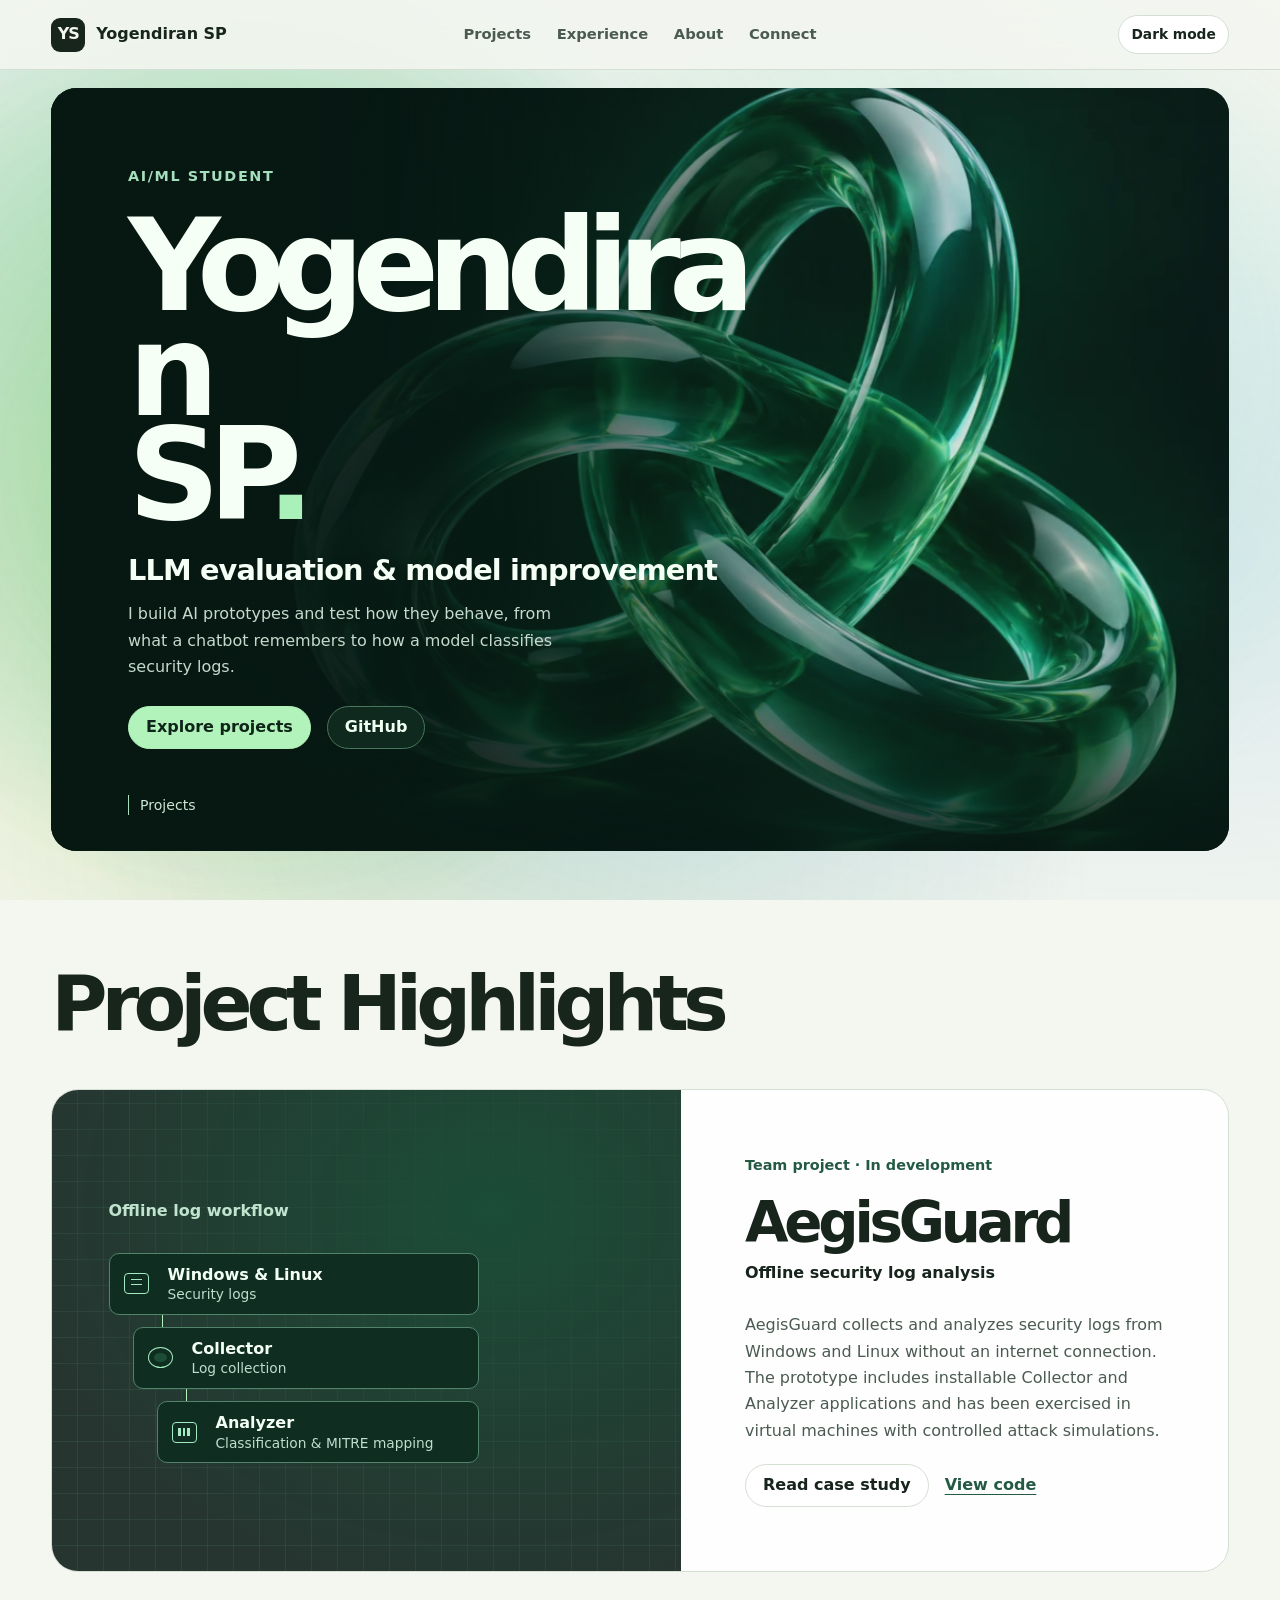
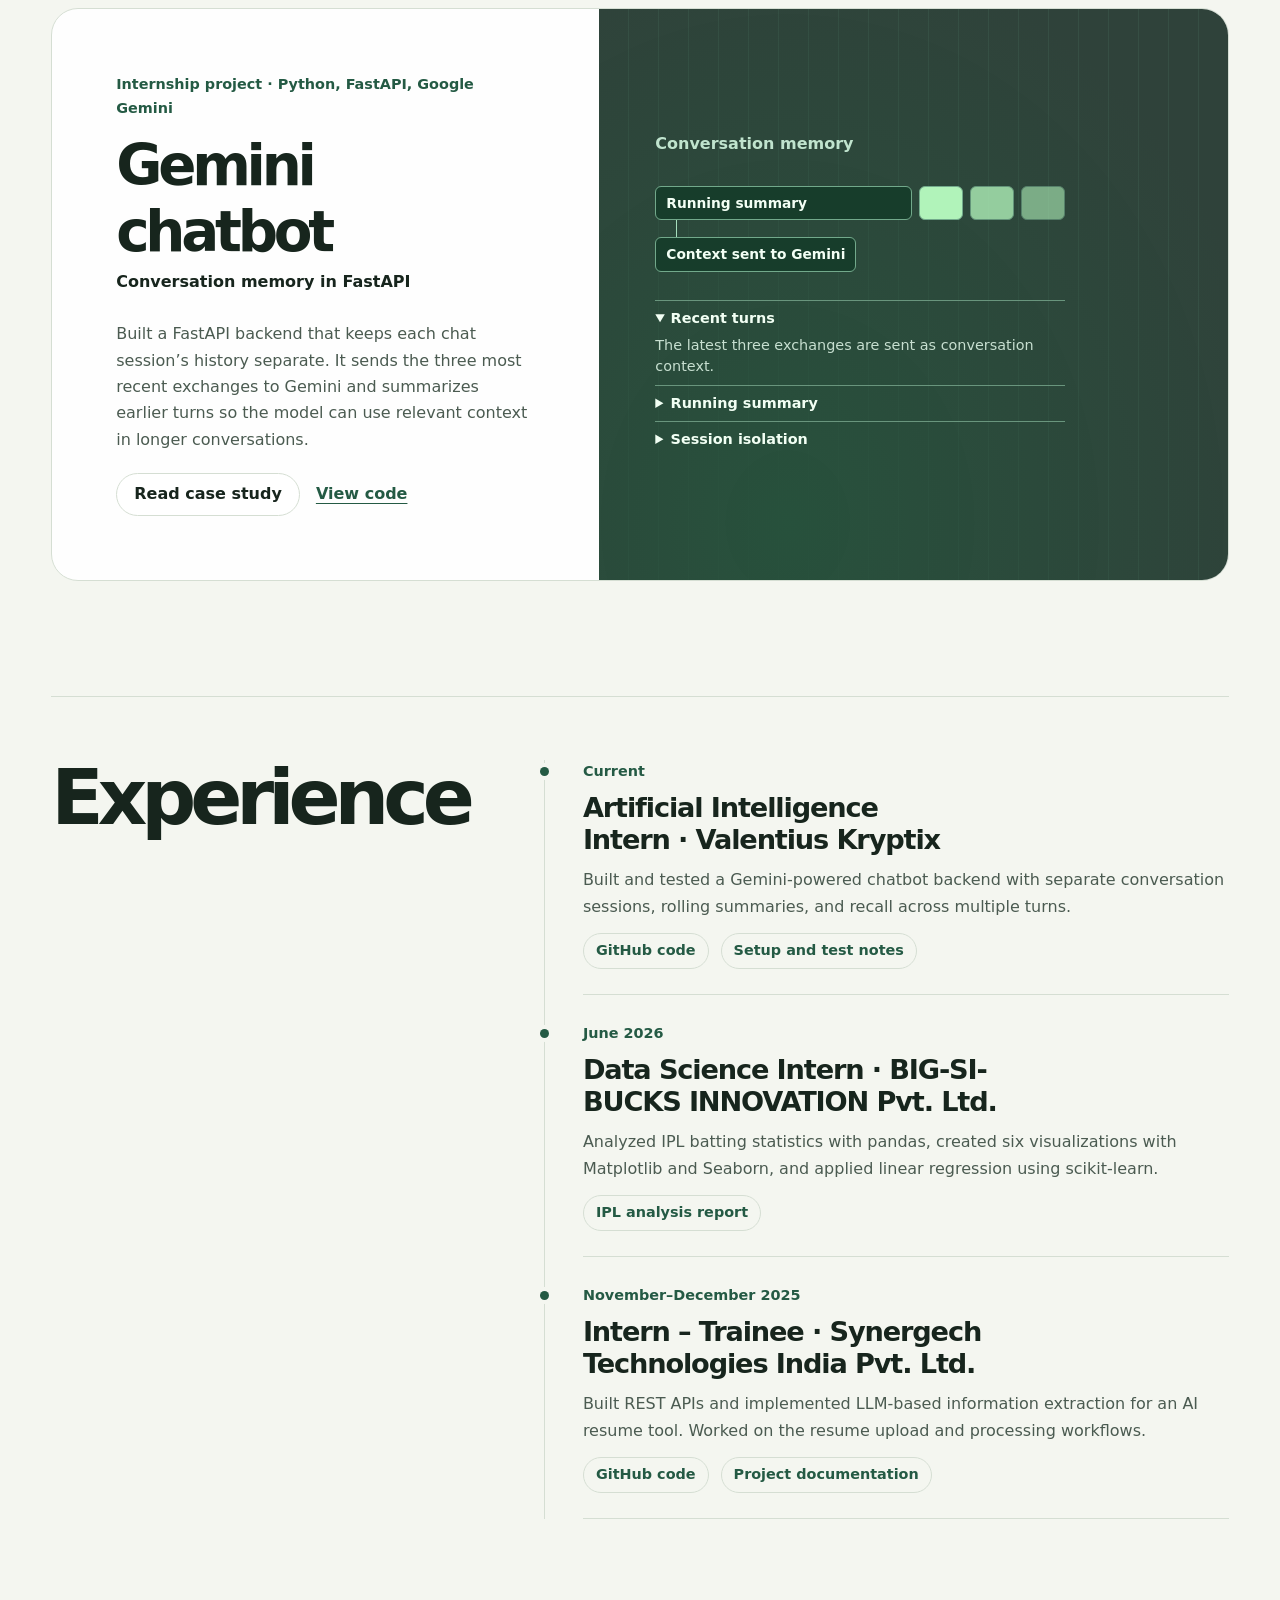
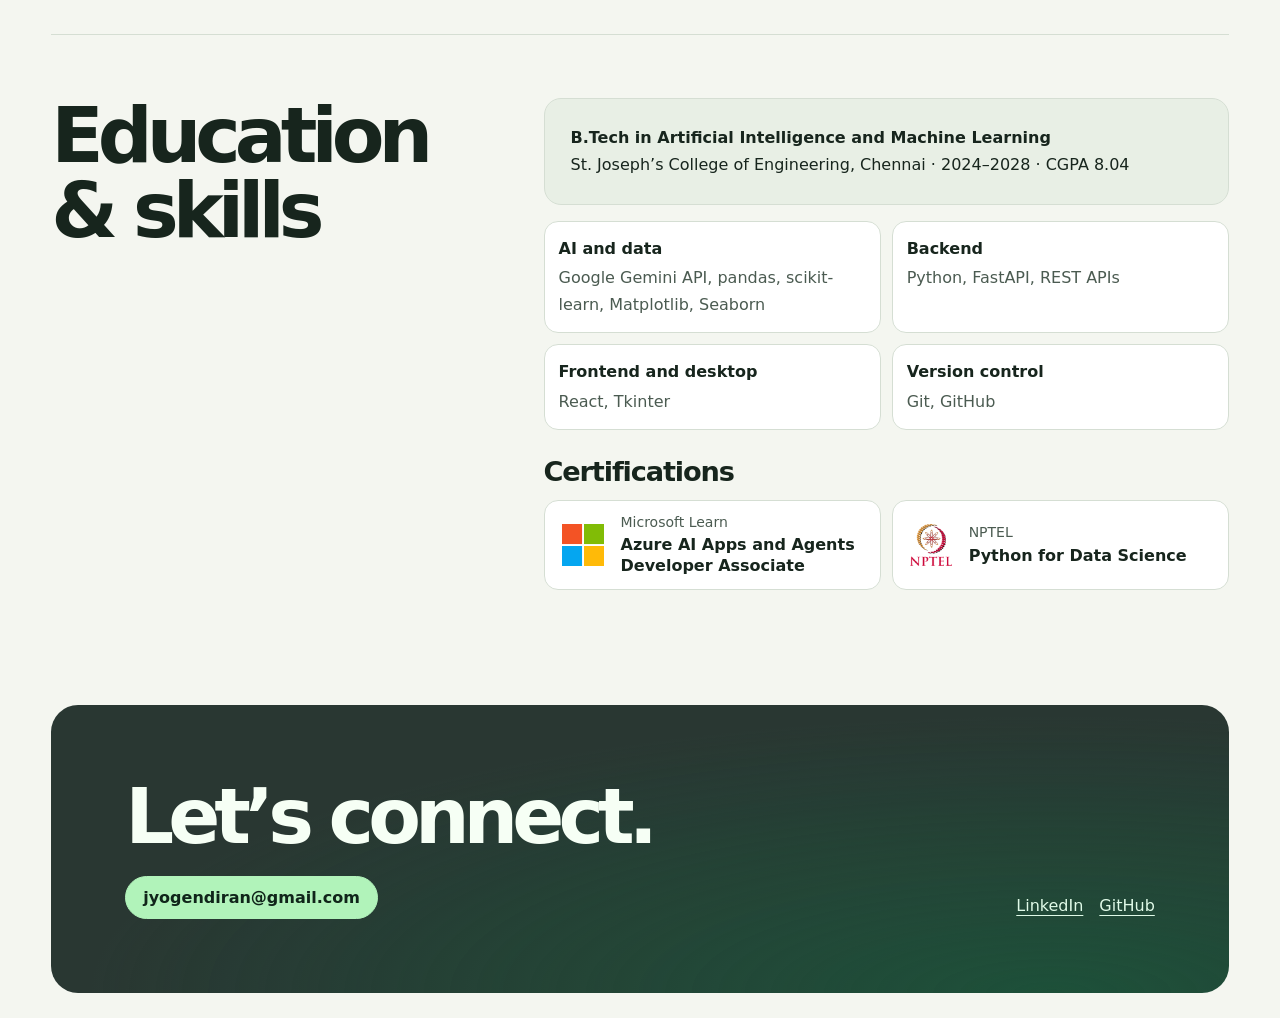
==== index.html @ 02c8f79e "Change greeting from 'Hello' to 'Goodbye'" ====
<!doctype html>
<html lang="en">
<head>
<meta charset="utf-8">
<meta name="viewport" content="width=device-width,initial-scale=1">
<meta name="description" content="Yogendiran SP’s AI and machine learning portfolio.">
<title>Yogendiran SP · AI/ML Student</title>
<link rel="stylesheet" href="./style.css">
<script src="./app.js" defer>
</script>
</head>
<body>
<div class="page-spectrum" aria-hidden="true"></div>
<a class="skip" href="#main">Skip to content</a>
<header class="site-header">
  <div class="bar">
    <a class="brand" href="#intro">
<span class="monogram" aria-hidden="true">YS</span>
<span>Yogendiran SP</span>
</a>
    <nav aria-label="Main navigation">
      <a href="#work">Projects</a>
<a href="#experience">Experience</a>
<a href="#about">About</a>
<a href="#contact">Connect</a>
    </nav>
    <button id="theme" class="pill mode-toggle" type="button" hidden>Dark mode</button>
  </div>
  <div class="scroll-track" aria-hidden="true">
<span id="scroll-progress">
</span>
</div>
</header>
<main id="main">
  <section id="intro" class="hero" aria-labelledby="hero-title">
    <div class="art" aria-hidden="true"></div>
    <div class="hero-content">
      <p class="eyebrow">AI/ML Student</p>
      <h1 id="hero-title">Yogendiran<br>SP<span>.</span>
</h1>
      <p class="role">LLM evaluation &amp; model improvement</p>
      <p class="intro">I build AI prototypes and test how they behave, from what a chatbot remembers to how a model classifies security logs.</p>
      <div class="actions">
<a class="pill primary" href="#work">Explore projects</a>
<a class="pill ghost" href="https://github.com/Yogendiran-SP">GitHub</a>
</div>
    </div>
    <a class="hero-next" href="#work">
<span aria-hidden="true">
</span>Projects</a>
  </section>
<section id="work" class="chapter work" aria-labelledby="work-title">
  <div class="chapter-heading" data-reveal>
    <h2 id="work-title">Project Highlights</h2>
  </div>
  <div class="cards">
<article class="card project" data-reveal>
  <figure class="project-scene log-scene" aria-label="AegisGuard offline log workflow">
    <figcaption>Offline log workflow</figcaption>
    <ol class="log-flow">
      <li>
<span aria-hidden="true" class="flow-icon sources">
</span>
<span>
<strong>Windows &amp; Linux</strong>
<small>Security logs</small>
</span>
</li>
      <li>
<span aria-hidden="true" class="flow-icon collect">
</span>
<span>
<strong>Collector</strong>
<small>Log collection</small>
</span>
</li>
      <li>
<span aria-hidden="true" class="flow-icon analyze">
</span>
<span>
<strong>Analyzer</strong>
<small>Classification &amp; MITRE mapping</small>
</span>
</li>
    </ol>
  </figure>
<div class="inner">
<div class="meta">
<strong>Team project · In development</strong>
</div>
<h3>AegisGuard</h3>
<p class="project-subtitle">Offline security log analysis</p>
<p>AegisGuard collects and analyzes security logs from Windows and Linux without an internet connection. The prototype includes installable Collector and Analyzer applications and has been exercised in virtual machines with controlled attack simulations.</p>
<div class="project-actions">
<button type="button" class="pill more" data-case="case0">Read case study</button>
<a href="https://github.com/Yogendiran-SP/AegisGuard">View code</a>
</div>
<details class="fallback">
<summary>Project details</summary>
<p>I contributed to the Analyzer backend, including restructuring its processing pipeline and fixing ML prediction and MITRE ATT&amp;CK mapping. I also contributed to dataset preparation and model training using Codex.<br>
<a href="https://github.com/Yogendiran-SP/AegisGuard">Project repository</a> · <a href="https://github.com/Real-Hustlers/AegisGuard/pull/34">Analyzer pipeline changes</a> · <a href="https://github.com/Real-Hustlers/AegisGuard/pull/45">Prediction and mapping fixes</a>
</p>
</details>
</div>
<dialog id="case0" aria-labelledby="title0">
<form method="dialog">
<button class="pill close">Close</button>
</form>
<h2 id="title0">AegisGuard · Offline security log analysis</h2>
<p>AegisGuard collects and analyzes security logs from Windows and Linux without an internet connection. The prototype includes installable Collector and Analyzer applications and has been exercised in virtual machines with controlled attack simulations.<br>I contributed to the Analyzer backend, including restructuring its processing pipeline and fixing ML prediction and MITRE ATT&amp;CK mapping. I also contributed to dataset preparation and model training using Codex.<br>
<a href="https://github.com/Yogendiran-SP/AegisGuard">Project repository</a> · <a href="https://github.com/Real-Hustlers/AegisGuard/pull/34">Analyzer pipeline changes</a> · <a href="https://github.com/Real-Hustlers/AegisGuard/pull/45">Prediction and mapping fixes</a>
</p>
</dialog>
</article>
<article class="card project project-memory" data-reveal>
  <figure class="project-scene memory-scene">
    <figcaption>Conversation memory</figcaption>
    <div class="memory-diagram" aria-hidden="true">
      <div class="memory-row">
<span class="context-chip">Running summary</span>
<span class="turn-chip">
</span>
<span class="turn-chip">
</span>
<span class="turn-chip">
</span>
</div>
      <div class="memory-line">
</div>
      <div class="context-output">Context sent to Gemini</div>
    </div>
    <div class="memory-steps">
      <details name="memory-stage" open>
        <summary>Recent turns</summary>
        <p>The latest three exchanges are sent as conversation context.</p>
      </details>
      <details name="memory-stage">
        <summary>Running summary</summary>
        <p>Earlier turns are summarized so relevant details can carry forward.</p>
      </details>
      <details name="memory-stage">
        <summary>Session isolation</summary>
        <p>Each conversation keeps its own history and summary.</p>
      </details>
    </div>
  </figure>
<div class="inner">
<div class="meta">
<strong>Internship project · Python, FastAPI, Google Gemini</strong>
</div>
<h3>Gemini chatbot</h3>
<p class="project-subtitle">Conversation memory in FastAPI</p>
<p>Built a FastAPI backend that keeps each chat session’s history separate. It sends the three most recent exchanges to Gemini and summarizes earlier turns so the model can use relevant context in longer conversations.</p>
<div class="project-actions">
<button type="button" class="pill more" data-case="case1">Read case study</button>
<a href="https://github.com/Yogendiran-SP/Valentius_Kryptix/tree/ai-1_llm_api_integration">View code</a>
</div>
<details class="fallback">
<summary>Project details</summary>
<p>I tested that separate sessions remembered different names and that a session could recall an older detail after it moved into the running summary. The branch also includes a Tkinter desktop interface.<br>
<a href="https://github.com/Yogendiran-SP/Valentius_Kryptix/tree/ai-1_llm_api_integration">View project code and setup</a>
</p>
</details>
</div>
<dialog id="case1" aria-labelledby="title1">
<form method="dialog">
<button class="pill close">Close</button>
</form>
<h2 id="title1">Gemini chatbot with conversation memory</h2>
<p>Built a FastAPI backend that keeps each chat session’s history separate. It sends the three most recent exchanges to Gemini and summarizes earlier turns so the model can use relevant context in longer conversations.<br>I tested that separate sessions remembered different names and that a session could recall an older detail after it moved into the running summary. The branch also includes a Tkinter desktop interface.<br>
<a href="https://github.com/Yogendiran-SP/Valentius_Kryptix/tree/ai-1_llm_api_integration">View project code and setup</a>
</p>
</dialog>
</article>
</div>
</section>
<section id="experience" class="chapter split" aria-labelledby="experience-title">
  <div class="chapter-heading" data-reveal>
<h2 id="experience-title">Experience</h2>
</div>
  <div class="timeline">
<article data-reveal>
<p class="date">Current</p>
<h3>Artificial Intelligence Intern · Valentius Kryptix</h3>
<p>Built and tested a Gemini-powered chatbot backend with separate conversation sessions, rolling summaries, and recall across multiple turns.</p>
<ul class="evidence-links" aria-label="Internship work">
<li>
<a href="https://github.com/Yogendiran-SP/Valentius_Kryptix/tree/ai-1_llm_api_integration">GitHub code</a>
</li>
<li>
<a href="https://github.com/Yogendiran-SP/Valentius_Kryptix/blob/ai-1_llm_api_integration/README.md">Setup and test notes</a>
</li>
</ul>
</article>
<article data-reveal>
<p class="date">June 2026</p>
<h3>Data Science Intern · BIG-SI-BUCKS INNOVATION Pvt. Ltd.</h3>
<p>Analyzed IPL batting statistics with pandas, created six visualizations with Matplotlib and Seaborn, and applied linear regression using scikit-learn.</p>
<ul class="evidence-links" aria-label="Internship work">
<li>
<a href="./reports/ipl-batting-analysis.html">IPL analysis report</a>
</li>
</ul>
</article>
<article data-reveal>
<p class="date">November–December 2025</p>
<h3>Intern – Trainee · Synergech Technologies India Pvt. Ltd.</h3>
<p>Built REST APIs and implemented LLM-based information extraction for an AI resume tool. Worked on the resume upload and processing workflows.</p>
<ul class="evidence-links" aria-label="Internship work">
<li>
<a href="https://github.com/Yogendiran-SP/Resume-Tool">GitHub code</a>
</li>
<li>
<a href="https://github.com/Yogendiran-SP/Resume-Tool#readme">Project documentation</a>
</li>
</ul>
</article>
</div>
</section>
<section id="about" class="chapter split" aria-labelledby="about-title">
  <div class="chapter-heading" data-reveal>
<h2 id="about-title">Education<br>&amp; skills</h2>
</div>
  <div data-reveal>
<div class="education">
<p>
<strong>B.Tech in Artificial Intelligence and Machine Learning</strong>  <br>St. Joseph’s College of Engineering, Chennai · 2024–2028 · CGPA 8.04</p>
</div>
<div class="skills">
<div>
<strong>AI and data</strong>
<p>Google Gemini API, pandas, scikit-learn, Matplotlib, Seaborn</p>
</div>
<div>
<strong>Backend</strong>
<p>Python, FastAPI, REST APIs</p>
</div>
<div>
<strong>Frontend and desktop</strong>
<p>React, Tkinter</p>
</div>
<div>
<strong>Version control</strong>
<p>Git, GitHub</p>
</div>
</div>
<h3>Certifications</h3>
<ul class="credentials">
<li>
<a class="credential" href="https://learn.microsoft.com/api/credentials/share/en-us/YogendiranSP-5814/D1825CA7582D675C?sharingId">
<span class="provider-icon">
<img src="[data-uri]" width="42" height="42" alt="">
</span>
<span>
<span class="issuer">Microsoft Learn</span>
<strong>Azure AI Apps and Agents Developer Associate</strong>
</span>
</a>
</li>
<li>
<a class="credential" href="https://archive.nptel.ac.in/content/noc/NOC25/SEM1/Ecertificates/106/noc25-cs60/Course/NPTEL25CS60S14330649701216654.pdf">
<span class="provider-icon">
<img src="[data-uri]" width="42" height="42" alt="">
</span>
<span>
<span class="issuer">NPTEL</span>
<strong>Python for Data Science</strong>
</span>
</a>
</li>
</ul>
</div>
</section>
<footer id="contact" class="contact" aria-labelledby="contact-title">
<div data-reveal>
<h2 id="contact-title">Let’s connect.</h2>
<a class="pill email-link" href="mailto:jyogendiran@gmail.com">jyogendiran@gmail.com</a>
</div>
<div class="contact-links" data-reveal>
<a href="https://www.linkedin.com/in/yogendiran-s-p-b39b03326">LinkedIn</a>
<a href="https://github.com/Yogendiran-SP">GitHub</a>
</div>
</footer>
</main>
</body>
</html>
---- style.css ----
:root {
  color-scheme: light;
  --bg: #f4f6f0;
  --paper: #fff;
  --surface: #e8efe5;
  --ink: #17251d;
  --muted: #4b5b51;
  --line: #d5ded3;
  --accent: #245a44;
  --focus: #25805f;
  --film: #071813;
  --lime: #b1f3ba;
  --header-height: 69px;
  --gutter: clamp(16px, 4vw, 64px);
  --section-gap: clamp(68px, 9vw, 132px);
}
html[data-theme="dark"] {
  color-scheme: dark;
  --bg: #111b16;
  --paper: #17271f;
  --surface: #1b2d23;
  --ink: #eef6ef;
  --muted: #b6c9bb;
  --line: #364b40;
  --accent: #a3e7bf;
  --focus: #aff4ca;
}
*, *::before, *::after { box-sizing: border-box; }
html { scroll-behavior: smooth; scroll-padding-top: calc(var(--header-height) + 22px); }
body { isolation: isolate; margin: 0; background: var(--bg); color: var(--ink); font: 1rem/1.65 system-ui, sans-serif; }
/* A static blend also works when motion is reduced or JavaScript is unavailable. */
.page-spectrum {
  position: fixed; inset: 0; z-index: -1; overflow: hidden; pointer-events: none;
  background:
    radial-gradient(ellipse at 10% 24%, #1ba98225, transparent 61%),
    radial-gradient(ellipse at 89% 61%, #4da7de24, transparent 60%),
    radial-gradient(ellipse at 34% 94%, #a3ca4526, transparent 55%);
}
.spectrum-glow {
  position: absolute; top: 0; left: 0; width: 100vmax; aspect-ratio: 1;
  background: radial-gradient(closest-side, var(--glow-color), transparent);
}
.spectrum-glow:nth-child(1) { --glow-color: #32be8c8c; }
.spectrum-glow:nth-child(2) { --glow-color: #69cfb87d; width: 83vmax; }
.spectrum-glow:nth-child(3) { --glow-color: #63a9de8a; width: 87vmax; }
.spectrum-glow:nth-child(4) { --glow-color: #a7cf5c8a; width: 77vmax; }
html[data-theme="dark"] .page-spectrum { opacity: .8; }
a { color: var(--accent); text-underline-offset: .22em; }
button { font: inherit; cursor: pointer; }
a:focus-visible, button:focus-visible, summary:focus-visible {
  outline: 3px solid var(--focus); outline-offset: 4px;
}
[hidden] { display: none !important; }
h1, h2, h3, p, figure { margin: 0; }
h1, h2, h3 { text-wrap: balance; }
h2 { font-size: clamp(2.55rem, 6vw, 5.7rem); letter-spacing: -.078em; line-height: .98; }
h3 { font-size: clamp(1.2rem, 2.15vw, 1.7rem); letter-spacing: -.042em; line-height: 1.18; }
p + p, h3 + p { margin-top: .7rem; }
.skip {
  position: fixed; top: 8px; left: 8px; z-index: 50;
  transform: translateY(-150%); background: var(--paper); padding: 10px 18px;
}
.skip:focus { transform: none; }

header {
  position: sticky; top: 0; z-index: 10; isolation: isolate;
  background: var(--bg); background: color-mix(in srgb, var(--bg) 86%, transparent);
  backdrop-filter: blur(18px); border-bottom: 1px solid var(--line);
}
.bar, main { width: min(1320px, calc(100% - 2 * var(--gutter))); margin-inline: auto; }
.bar { min-height: var(--header-height); display: grid; grid-template-columns: 1fr auto 1fr; gap: 16px; align-items: center; }
.brand { display: inline-flex; align-items: center; justify-self: start; gap: 11px; color: var(--ink); font-weight: 730; text-decoration: none; white-space: nowrap; }
.monogram { display: grid; place-items: center; width: 34px; aspect-ratio: 1; border-radius: 9px; background: var(--ink); color: var(--bg); letter-spacing: -.075em; }
.bar nav { display: flex; gap: clamp(12px, 2vw, 28px); align-items: center; }
.bar nav a { position: relative; padding-block: 8px; color: var(--muted); font-weight: 650; text-decoration: none; font-size: .92rem; }
.bar nav a:hover, .bar nav a[aria-current] { color: var(--ink); }
.bar nav a[aria-current]::after {
  content: ""; position: absolute; inset: auto 0 1px; height: 2px;
  border-radius: 2px; background: var(--accent);
}
.pill {
  display: inline-flex; min-height: 43px; align-items: center; justify-content: center;
  padding: 7px 17px; border-radius: 999px; border: 1px solid var(--line);
  background: var(--paper); color: var(--ink); text-decoration: none; font-weight: 680;
  transition: background-color .22s, border-color .22s, color .22s;
}
.pill:hover { border-color: var(--accent); background: var(--surface); }
.mode-toggle, .bar > #theme { justify-self: end; min-height: 37px; padding-inline: 12px; font-size: .86rem; white-space: nowrap; }
.scroll-track { position: absolute; inset: auto 0 -1px; height: 2px; pointer-events: none; }
.scroll-track span { display: block; width: 100%; height: 100%; transform: scaleX(0); transform-origin: left; background: var(--accent); }

.hero {
  position: relative; display: grid; align-items: center; isolation: isolate; overflow: hidden;
  min-height: min(750px, calc(100svh - 108px)); overflow-wrap: anywhere;
  margin-top: 18px; padding: clamp(30px, 6vw, 94px);
  padding-bottom: clamp(75px, 8vw, 112px);
  border-radius: clamp(17px, 2vw, 29px); background: #071813bd; color: #f6fff5;
}
.art {
  position: absolute; inset: -4% -1% -5% -2%; z-index: -2;
  background: url("[data-uri]") right center / cover no-repeat;
  opacity: .84;
  transform: translate3d(0, var(--parallax, 0px), 0) scale(var(--frame-scale, 1));
}
.hero::after {
  content: ""; z-index: -1; position: absolute; inset: 0;
  background: linear-gradient(90deg, #071813 1%, #071813eb 29%, #07181378 52%, transparent 76%),
              linear-gradient(0deg, #071813e8, transparent 30%);
}
.hero-content { max-width: 680px; }
.eyebrow { width: fit-content; font-size: .9rem; font-weight: 730; letter-spacing: .11em; text-transform: uppercase; color: #a6dfbd; }
.hero h1 { font-size: clamp(3.65rem, 10vw, 10rem); line-height: .82; letter-spacing: -.094em; margin: 25px 0; }
.hero h1 span { color: #a9f0b9; }
.role { font-size: clamp(1.2rem, 2.25vw, 1.85rem); font-weight: 660; letter-spacing: -.03em; line-height: 1.25; }
.intro { max-width: 42ch; margin: 12px 0 25px; color: #c6d9cd; }
.actions, .project-actions, .contact-links { display: flex; flex-wrap: wrap; align-items: center; gap: 10px 16px; }
.primary { background: var(--lime); color: #10251a; border-color: var(--lime); }
.primary:hover { background: #d5ffda; border-color: #d5ffda; }
.ghost { background: #10291e; color: #effff0; border-color: #48775c; }
.ghost:hover { background: #1c3c2c; border-color: #9dc7ac; }
.hero-next {
  position: absolute; bottom: clamp(20px, 3vw, 34px); left: clamp(30px, 6vw, 94px);
  display: inline-flex; align-items: center; gap: 11px; color: #cde6d4;
  font-size: .88rem; text-decoration: none;
}
.hero-next:hover { color: #fff; text-decoration: underline; }
.hero-next span { display: block; width: 1px; height: 20px; background: #a6dfbd; transform-origin: top; animation: scroll-cue 1.9s 1.1s ease-in-out 2; }
@keyframes scroll-cue { 50% { transform: scaleY(.5); opacity: .7; } }
@keyframes title-enter { from { opacity: .12; transform: translateY(26px); } to { opacity: 1; transform: translateY(0); } }
@keyframes frame-enter { from { opacity: .35; scale: 1.045; } to { opacity: .84; scale: 1; } }
.motion-ready .hero-content { animation: title-enter .85s cubic-bezier(.2,.7,.2,1) both; }
.motion-ready .art { animation: frame-enter 1.25s cubic-bezier(.2,.7,.2,1) both; }
.motion-ready [data-reveal].entered { animation: title-enter .62s cubic-bezier(.2,.7,.2,1) both; }

.chapter { margin-top: var(--section-gap); }
.chapter-heading { margin-bottom: clamp(23px, 4vw, 48px); }
.cards { display: grid; gap: clamp(18px, 3vw, 36px); }
.card {
  display: grid; grid-template-columns: 1.15fr 1fr; min-width: 0; overflow: hidden;
  background: var(--paper); background: color-mix(in srgb, var(--paper) 88%, transparent);
  border: 1px solid var(--line); border-radius: clamp(16px, 2.3vw, 27px);
}
.project-memory { grid-template-columns: 1fr 1.15fr; }
.project-memory .project-scene { grid-column: 2; grid-row: 1; }
.project-memory .inner { grid-column: 1; grid-row: 1; }
.project-scene {
  position: relative; display: grid; align-content: center; gap: clamp(15px, 3vw, 28px); min-height: 322px; padding: clamp(20px, 4.4vw, 62px);
  background: radial-gradient(ellipse at 70% 25%, #1b4d38, transparent 75%),
              repeating-linear-gradient(0deg, transparent 0 25px, #8ae8ba13 25px 26px),
              repeating-linear-gradient(90deg, transparent 0 25px, #8ae8ba13 25px 26px), #071813df;
  color: #f3fff5;
}
.project-scene figcaption { color: #c0e4ce; font-weight: 690; }
.log-flow { display: grid; gap: 12px; max-width: 370px; margin: 0; padding: 0; list-style: none; }
.log-flow li {
  position: relative; display: grid; grid-template-columns: 31px 1fr; align-items: center; gap: 13px;
  padding: 10px 14px; border: 1px solid #51836b; border-radius: 10px; background: #102d22;
}
.log-flow li + li::before { content: ""; position: absolute; top: -13px; left: 28px; width: 1px; height: 12px; background: #b1f3ba; }
.log-flow li:nth-child(2) { margin-left: clamp(0px, 2vw, 24px); }
.log-flow li:nth-child(3) { margin-left: clamp(0px, 4vw, 48px); }
.log-flow strong, .log-flow small { display: block; line-height: 1.35; }
.log-flow small { font-size: .86rem; color: #bfddcd; }
.flow-icon { width: 25px; height: 21px; border: 1px solid #a4eac0; border-radius: 4px; background: repeating-linear-gradient(#a4eac0 0 1px, transparent 1px 5px) center/11px 10px no-repeat; }
.flow-icon.collect { border-radius: 50%; background: #1c4d36; box-shadow: inset 0 0 0 5px #102d22; }
.flow-icon.analyze { background: linear-gradient(90deg,#a4eac0 25%,transparent 25% 38%,#a4eac0 38% 60%,transparent 60% 72%,#a4eac0 72%) center/12px 8px no-repeat; }
.memory-scene {
  background: radial-gradient(ellipse at 30% 90%, #27513c, transparent 80%),
              repeating-linear-gradient(90deg, transparent 0 29px, #8ae8ba12 29px 30px), #10251cdd;
}
.memory-diagram { width: min(100%, 410px); }
.memory-row { display: flex; align-items: stretch; gap: 7px; }
.context-chip, .turn-chip, .context-output { border: 1px solid #72a98b; border-radius: 6px; background: #173d2b; }
.context-chip, .context-output { padding: 5px 10px; font-size: .86rem; font-weight: 690; }
.context-chip { flex: 1; }
.turn-chip { width: clamp(20px, 4vw, 44px); background: #b1f3ba; }
.turn-chip:nth-child(3) { opacity: .78; }
.turn-chip:nth-child(4) { opacity: .59; }
.memory-line { height: 17px; margin-left: 21px; width: 1px; background: #a6dfbd; }
.context-output { width: fit-content; }
.memory-steps { max-width: 410px; }
.memory-steps details { padding-block: 6px; border-top: 1px solid #69957d; }
.memory-steps summary { color: #f2fff4; font-size: .9rem; font-weight: 660; cursor: pointer; }
.memory-steps p { color: #c7dfd0; margin: 4px 0 2px; font-size: .9rem; line-height: 1.45; }
.inner { display: flex; flex-direction: column; align-items: flex-start; justify-content: center; padding: clamp(24px, 5vw, 76px); }
.meta { color: var(--accent); font-size: .9rem; margin-bottom: 12px; }
.inner h3 { font-size: clamp(2.25rem, 4.4vw, 4.75rem); letter-spacing: -.075em; }
.inner p, .timeline p, .skills p { color: var(--muted); }
.inner .project-subtitle { margin: 3px 0 15px; color: var(--ink); font-weight: 680; }
.project-actions { margin-top: 20px; }
.project-actions > a { padding-block: 7px; font-weight: 650; }
.more { display: none; }
.enhanced .more { display: inline-flex; }
.enhanced .fallback { display: none; }
.fallback { margin-top: 13px; }

.split {
  display: grid; grid-template-columns: minmax(240px, 5fr) minmax(0, 8fr);
  align-items: start; gap: clamp(20px, 5vw, 80px); border-top: 1px solid var(--line); padding-top: clamp(24px, 5vw, 63px);
}
.split .chapter-heading { position: sticky; top: calc(var(--header-height) + 27px); }
.timeline { border-left: 1px solid var(--line); padding-left: clamp(18px, 3vw, 40px); }
.timeline article { position: relative; padding-bottom: 25px; margin-bottom: 27px; border-bottom: 1px solid var(--line); }
.timeline article:last-child { margin-bottom: 0; }
.timeline article::before {
  content: ""; position: absolute; top: .43rem; left: calc(-1 * clamp(18px, 3vw, 40px) - 5px);
  width: 9px; height: 9px; border-radius: 50%; background: var(--accent); box-shadow: 0 0 0 4px var(--bg);
}
.timeline .date { color: var(--accent); font-size: .9rem; font-weight: 750; margin-bottom: 8px; }
.evidence-links, .credentials { list-style: none; padding: 0; }
.evidence-links { display: flex; flex-wrap: wrap; gap: 8px 12px; margin: 13px 0 0; }
.evidence-links a {
  display: inline-flex; align-items: center; min-height: 36px; padding: 3px 12px;
  border: 1px solid var(--line); border-radius: 999px; text-decoration: none; font-size: .9rem; font-weight: 650;
}
.evidence-links a:hover, .credential:hover { border-color: var(--accent); text-decoration: underline; }
.education {
  padding: clamp(17px, 3vw, 26px); margin: 0 0 16px; border: 1px solid var(--line); border-radius: 17px;
  background: var(--surface);
}
.skills { display: grid; grid-template-columns: repeat(2, minmax(0, 1fr)); gap: 11px; margin-bottom: 26px; }
.skills div { border: 1px solid var(--line); background: var(--paper); border-radius: 14px; padding: 14px; }
.skills p { margin: 3px 0 0; }
.credentials { display: grid; grid-template-columns: repeat(2, minmax(0, 1fr)); gap: 11px; margin: 12px 0 0; }
.credential {
  height: 100%; display: flex; align-items: center; gap: 12px; padding: 12px; border: 1px solid var(--line);
  border-radius: 14px; background: var(--paper); color: var(--ink); line-height: 1.3; text-decoration: none;
}
.provider-icon { width: 52px; height: 52px; flex: 0 0 52px; border-radius: 10px; background: #fff; display: grid; place-items: center; }
.provider-icon img { object-fit: contain; }
.issuer { display: block; margin-bottom: 4px; color: var(--muted); font-size: .875rem; }
.contact {
  display: flex; align-items: flex-end; justify-content: space-between; flex-wrap: wrap; gap: 22px;
  margin: var(--section-gap) 0 25px; padding: clamp(25px, 6vw, 74px); border-radius: clamp(16px, 2.3vw, 27px);
  background: radial-gradient(ellipse at 85% 100%, #1d5039, transparent 68%), #071813db; color: #f6fff5;
}
.contact h2 { margin-bottom: 22px; }
.email-link { max-width: 100%; overflow-wrap: anywhere; background: var(--lime); color: #10251a; border-color: var(--lime); }
.email-link:hover { background: #d5ffda; color: #10251a; border-color: #d5ffda; }
.contact-links a { color: #e0fae8; }
.hero :focus-visible, .project-scene :focus-visible, .contact :focus-visible { outline-color: #b1f3ba; }

dialog {
  width: min(650px, calc(100% - 32px)); max-height: 85dvh; padding: 26px;
  border: 1px solid var(--line); border-radius: 20px; background: var(--paper); color: var(--ink);
}
dialog::backdrop { background: #061611b0; }
dialog h2 { font-size: clamp(1.8rem, 5vw, 3rem); margin: 14px 0 17px; letter-spacing: -.055em; }
dialog form { text-align: right; }
dialog p { overflow-wrap: anywhere; }
html:has(dialog[open]) { overflow: hidden; }

.report { width: min(760px, calc(100% - 36px)); padding: 44px 0 12px; }
.report section { margin-bottom: 36px; }
.report-title { padding: clamp(24px, 6vw, 45px); background: #071813dc; color: #f6fff5; border-radius: 20px; }
.report-title .meta { color: #a6dfbd; }
.report-title h1 { font-size: clamp(2.4rem, 7vw, 4.5rem); letter-spacing: -.065em; line-height: 1; }
.report-summary { max-width: 52ch; color: #c6d9cd; margin-top: 12px; }
.report section:not(.report-title) h2 { font-size: clamp(1.6rem, 4vw, 2.2rem); letter-spacing: -.05em; margin-bottom: 12px; }
.report-charts { display: grid; grid-template-columns: repeat(2, minmax(0, 1fr)); gap: 6px 26px; }

@media (max-width: 860px) {
  .card, .project-memory { grid-template-columns: 1fr 1fr; }
  .inner { padding: clamp(21px, 4vw, 40px); }
  .project-scene { padding: clamp(17px, 3vw, 32px); }
  .split { grid-template-columns: minmax(0, 1fr); gap: 0; }
  .split .chapter-heading { position: static; }
}
@media (max-width: 660px) {
  :root { --header-height: 94px; }
  .bar { grid-template-columns: 1fr auto; gap: 0 10px; padding: 7px 0; align-content: center; }
  .bar nav { grid-column: 1 / -1; grid-row: 2; justify-content: space-between; }
  .bar nav a { padding-block: 6px; }
  .bar > #theme { grid-row: 1; grid-column: 2; }
  .bar:not(:has(nav)) { min-height: 60px; }
  .hero { min-height: 530px; padding: 29px 22px 68px; align-items: start; }
  .hero h1 { font-size: clamp(3rem, 12.5vw, 5.4rem); margin: 23px 0 18px; }
  .hero-content { max-width: 420px; }
  .art { inset: 23% -14% -4% -10%; background-position: 63% center; }
  .hero::after { background: linear-gradient(180deg, #071813 22%, #071813df 56%, #0718132e 81%, #071813bd); }
  .hero-next { left: 22px; }
  .card, .project-memory { grid-template-columns: minmax(0, 1fr); }
  .project-memory .project-scene, .project-memory .inner { grid-column: auto; grid-row: auto; }
  .project-scene { min-height: 0; padding: 22px; gap: 14px; }
  .memory-diagram, .memory-steps, .log-flow { max-width: none; }
  .log-flow li:nth-child(2) { margin-left: 10px; }
  .log-flow li:nth-child(3) { margin-left: 20px; }
}
@media (max-width: 420px) {
  .credentials, .skills, .report-charts { grid-template-columns: 1fr; }
  .hero h1 { letter-spacing: -.087em; }
}
@media (prefers-reduced-motion: reduce) {
  html { scroll-behavior: auto; }
  .motion-ready .hero-content, .motion-ready .art, .motion-ready [data-reveal].entered, .hero-next span { animation: none; }
  .art { transform: none; }
  .spectrum-glow { display: none; }
  .pill { transition: none; }
}
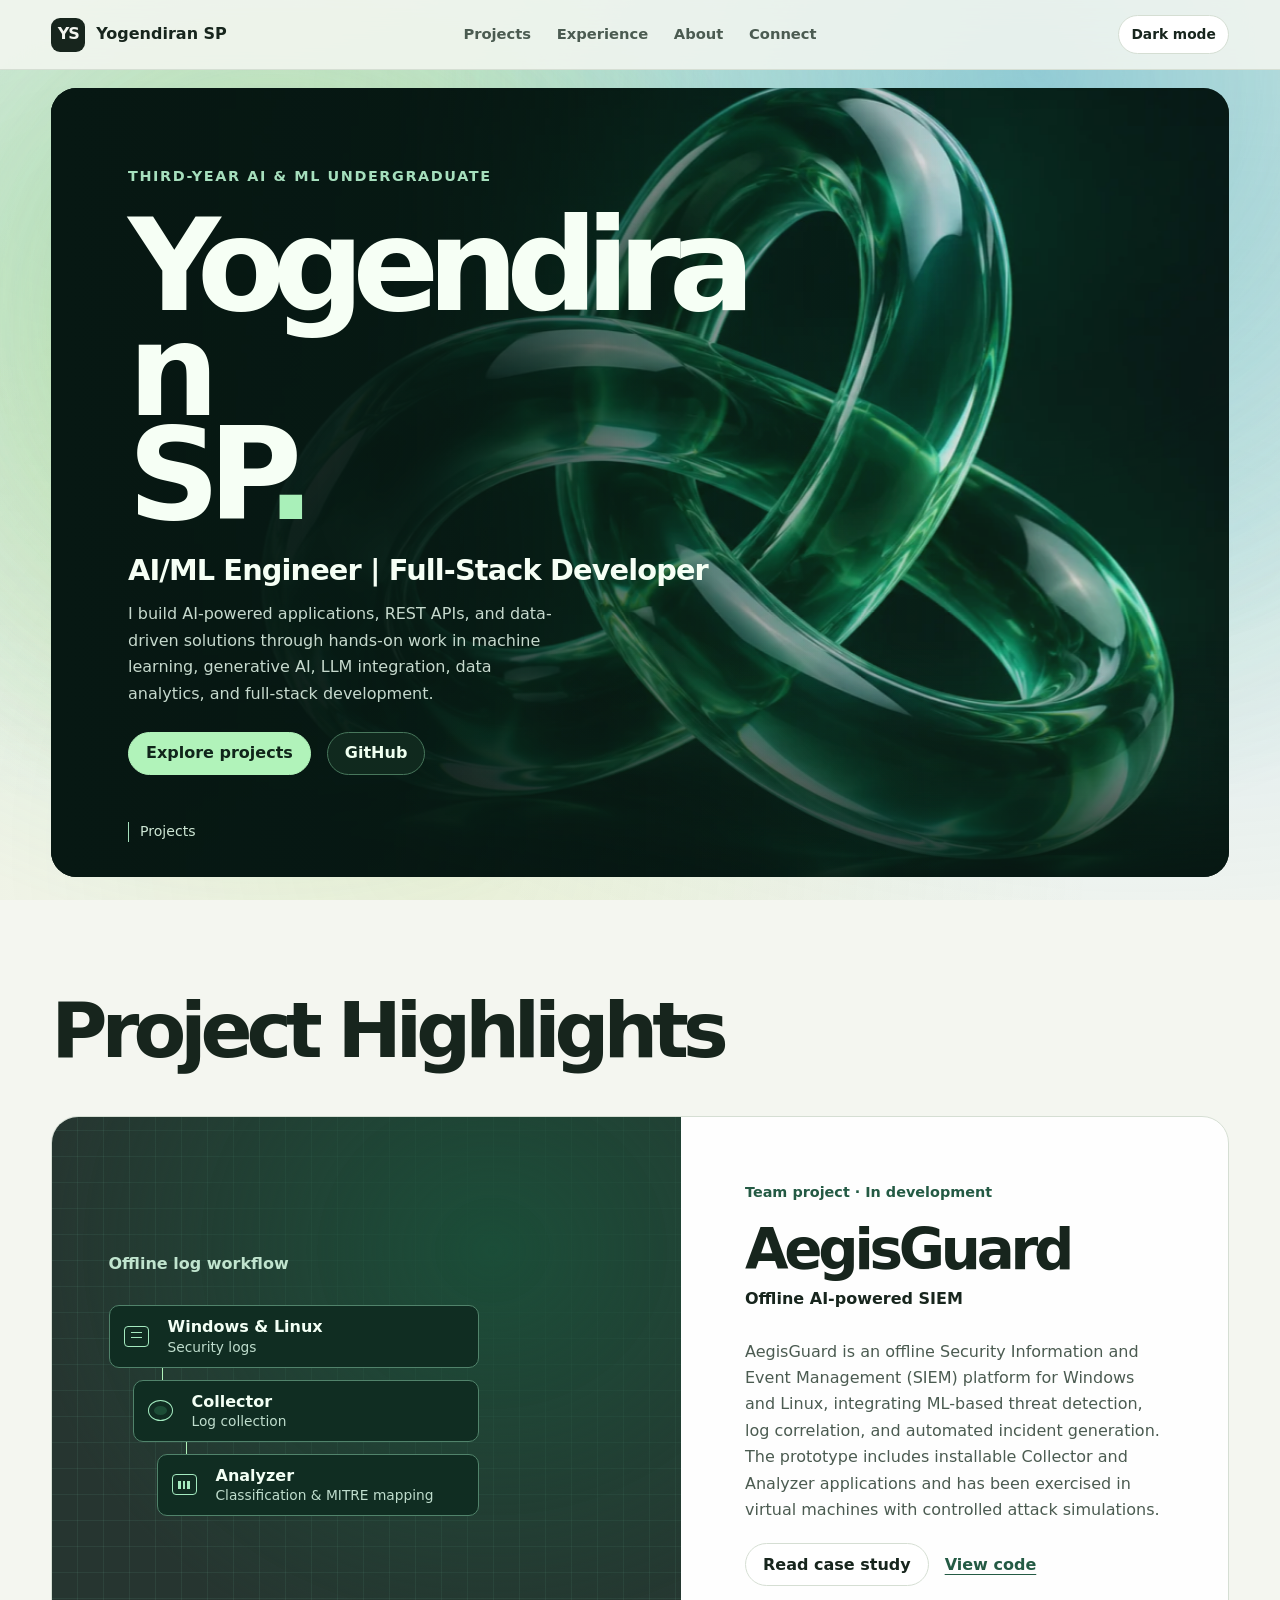
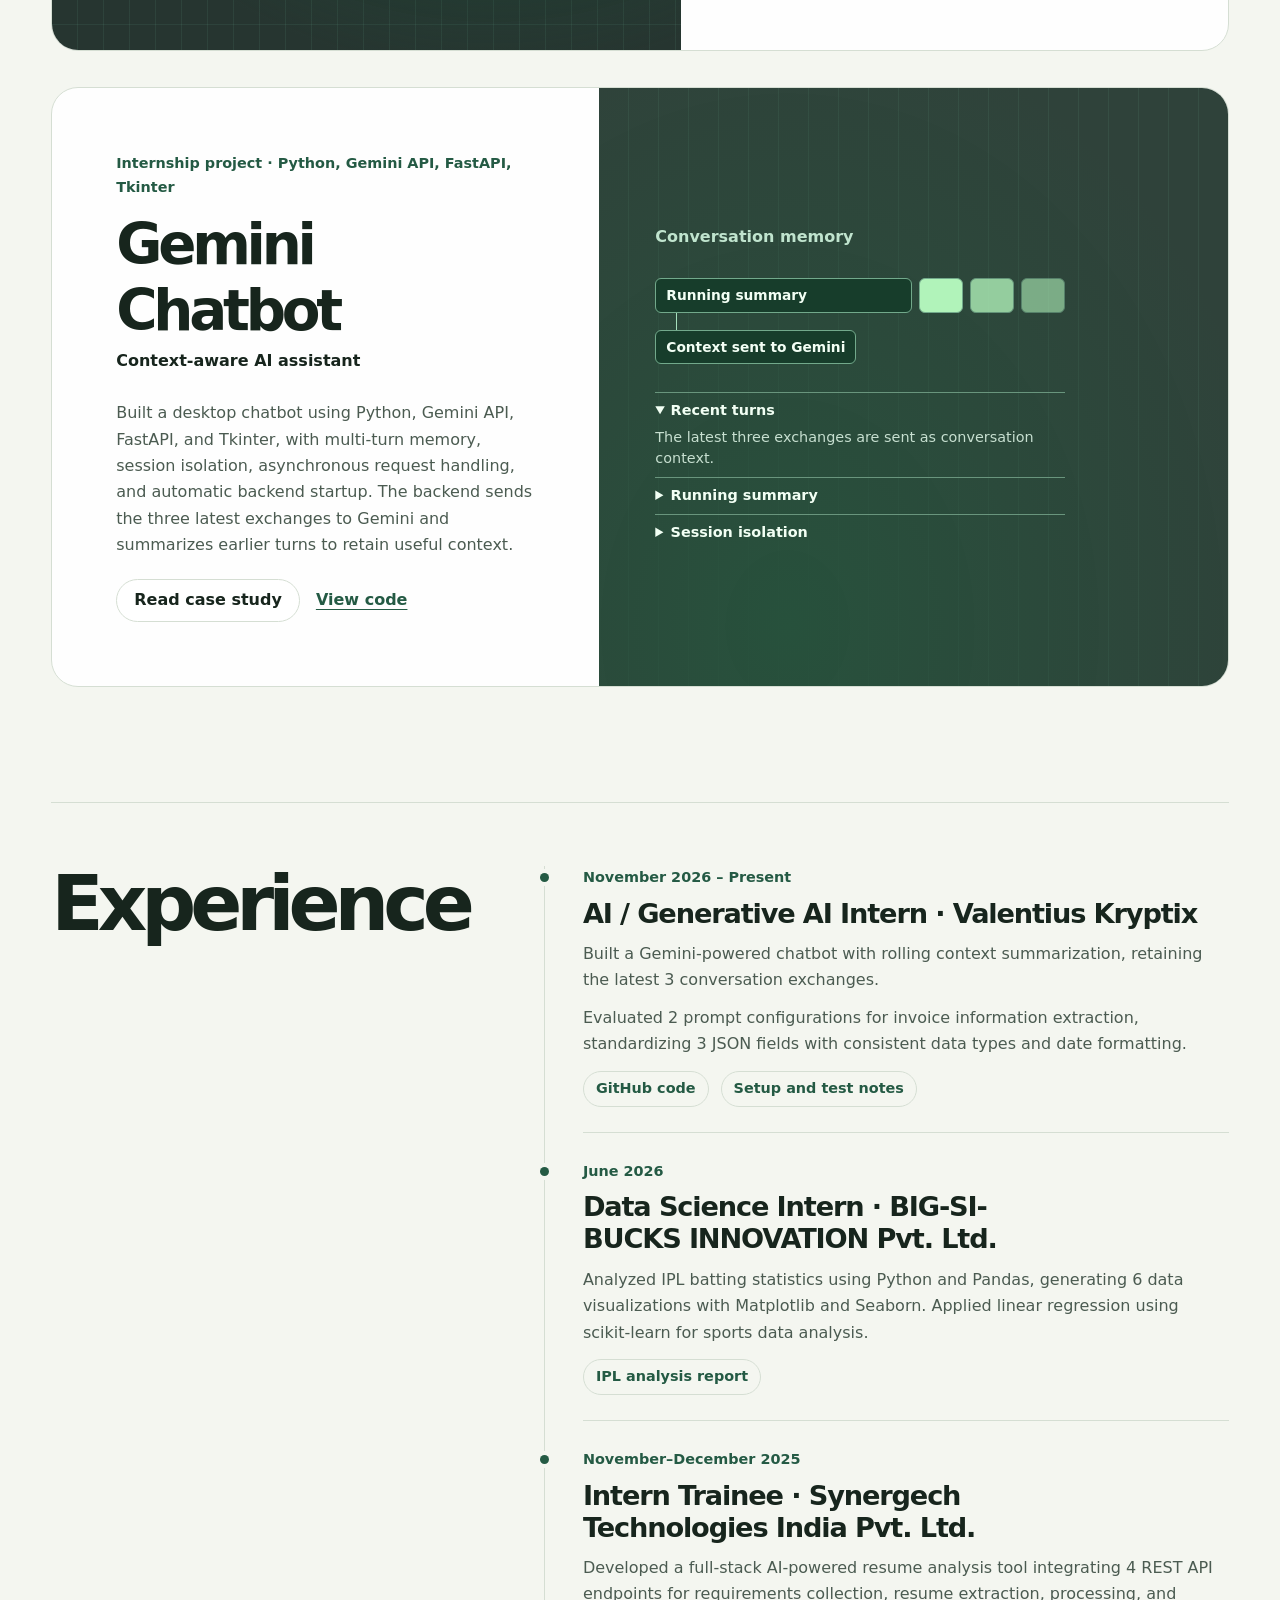
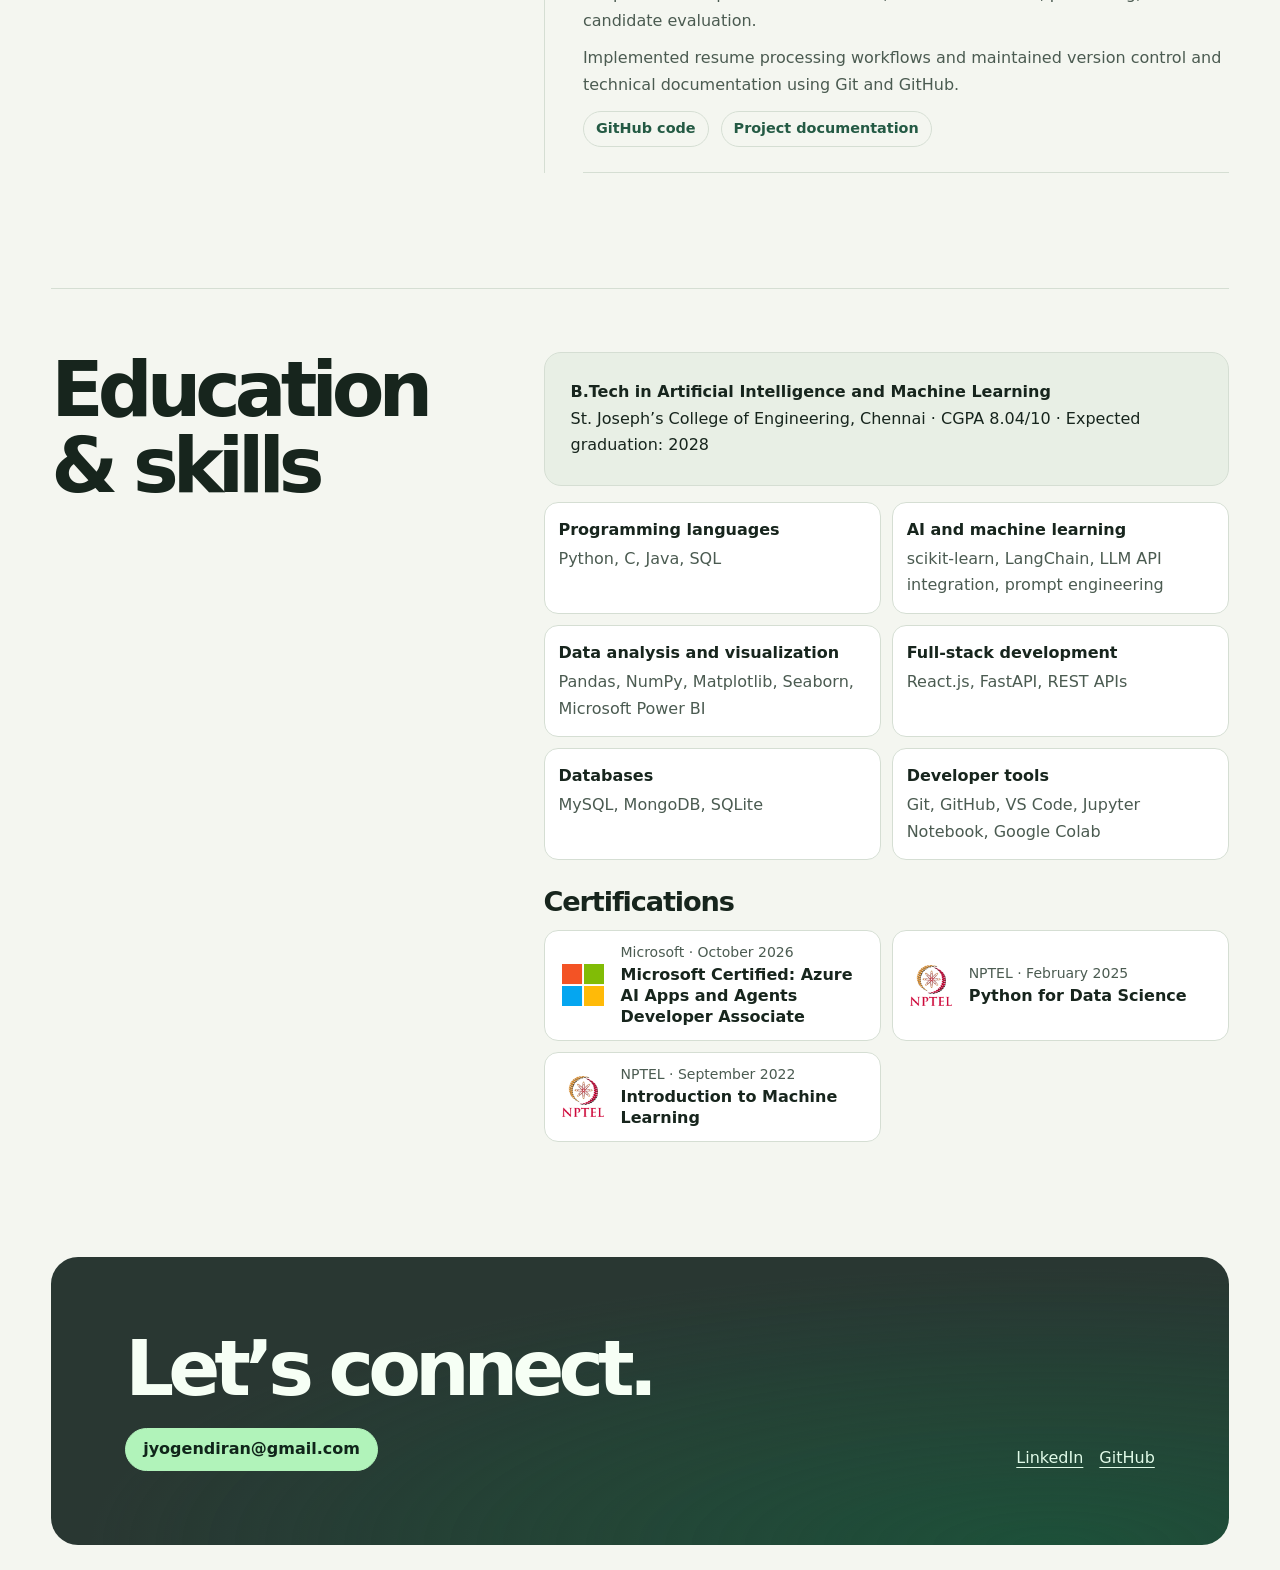
==== commit 36849b7b: "Align portfolio content with finalized November 2026 resume" ====
--- a/index.html
+++ b/index.html
@@ -3,8 +3,8 @@
 <head>
 <meta charset="utf-8">
 <meta name="viewport" content="width=device-width,initial-scale=1">
-<meta name="description" content="Yogendiran SP’s AI and machine learning portfolio.">
-<title>Yogendiran SP · AI/ML Student</title>
+<meta name="description" content="Yogendiran SP — AI/ML Engineer and Full-Stack Developer portfolio featuring generative AI, machine learning, REST APIs, data analytics, internships, and technical projects.">
+<title>Yogendiran SP · AI/ML Engineer &amp; Full-Stack Developer</title>
 <link rel="stylesheet" href="./style.css">
 <script src="./app.js" defer>
 </script>
@@ -35,11 +35,11 @@
   <section id="intro" class="hero" aria-labelledby="hero-title">
     <div class="art" aria-hidden="true"></div>
     <div class="hero-content">
-      <p class="eyebrow">AI/ML Student</p>
+      <p class="eyebrow">Third-year AI &amp; ML undergraduate</p>
       <h1 id="hero-title">Yogendiran<br>SP<span>.</span>
 </h1>
-      <p class="role">LLM evaluation &amp; model improvement</p>
-      <p class="intro">I build AI prototypes and test how they behave, from what a chatbot remembers to how a model classifies security logs.</p>
+      <p class="role">AI/ML Engineer | Full-Stack Developer</p>
+      <p class="intro">I build AI-powered applications, REST APIs, and data-driven solutions through hands-on work in machine learning, generative AI, LLM integration, data analytics, and full-stack development.</p>
       <div class="actions">
 <a class="pill primary" href="#work">Explore projects</a>
 <a class="pill ghost" href="https://github.com/Yogendiran-SP">GitHub</a>
@@ -89,16 +89,16 @@
 <strong>Team project · In development</strong>
 </div>
 <h3>AegisGuard</h3>
-<p class="project-subtitle">Offline security log analysis</p>
-<p>AegisGuard collects and analyzes security logs from Windows and Linux without an internet connection. The prototype includes installable Collector and Analyzer applications and has been exercised in virtual machines with controlled attack simulations.</p>
+<p class="project-subtitle">Offline AI-powered SIEM</p>
+<p>AegisGuard is an offline Security Information and Event Management (SIEM) platform for Windows and Linux, integrating ML-based threat detection, log correlation, and automated incident generation. The prototype includes installable Collector and Analyzer applications and has been exercised in virtual machines with controlled attack simulations.</p>
 <div class="project-actions">
 <button type="button" class="pill more" data-case="case0">Read case study</button>
-<a href="https://github.com/Yogendiran-SP/AegisGuard">View code</a>
+<a href="https://github.com/Real-Hustlers/AegisGuard">View code</a>
 </div>
 <details class="fallback">
 <summary>Project details</summary>
 <p>I contributed to the Analyzer backend, including restructuring its processing pipeline and fixing ML prediction and MITRE ATT&amp;CK mapping. I also contributed to dataset preparation and model training using Codex.<br>
-<a href="https://github.com/Yogendiran-SP/AegisGuard">Project repository</a> · <a href="https://github.com/Real-Hustlers/AegisGuard/pull/34">Analyzer pipeline changes</a> · <a href="https://github.com/Real-Hustlers/AegisGuard/pull/45">Prediction and mapping fixes</a>
+<a href="https://github.com/Real-Hustlers/AegisGuard">Project repository</a> · <a href="https://github.com/Real-Hustlers/AegisGuard/pull/34">Analyzer pipeline changes</a> · <a href="https://github.com/Real-Hustlers/AegisGuard/pull/45">Prediction and mapping fixes</a>
 </p>
 </details>
 </div>
@@ -106,9 +106,9 @@
 <form method="dialog">
 <button class="pill close">Close</button>
 </form>
-<h2 id="title0">AegisGuard · Offline security log analysis</h2>
-<p>AegisGuard collects and analyzes security logs from Windows and Linux without an internet connection. The prototype includes installable Collector and Analyzer applications and has been exercised in virtual machines with controlled attack simulations.<br>I contributed to the Analyzer backend, including restructuring its processing pipeline and fixing ML prediction and MITRE ATT&amp;CK mapping. I also contributed to dataset preparation and model training using Codex.<br>
-<a href="https://github.com/Yogendiran-SP/AegisGuard">Project repository</a> · <a href="https://github.com/Real-Hustlers/AegisGuard/pull/34">Analyzer pipeline changes</a> · <a href="https://github.com/Real-Hustlers/AegisGuard/pull/45">Prediction and mapping fixes</a>
+<h2 id="title0">AegisGuard · Offline AI-powered SIEM</h2>
+<p>AegisGuard is an offline Security Information and Event Management (SIEM) platform for Windows and Linux, integrating ML-based threat detection, log correlation, and automated incident generation. The prototype includes installable Collector and Analyzer applications and has been exercised in virtual machines with controlled attack simulations.<br>I contributed to the Analyzer backend, including restructuring its processing pipeline and fixing ML prediction and MITRE ATT&amp;CK mapping. I also contributed to dataset preparation and model training using Codex.<br>
+<a href="https://github.com/Real-Hustlers/AegisGuard">Project repository</a> · <a href="https://github.com/Real-Hustlers/AegisGuard/pull/34">Analyzer pipeline changes</a> · <a href="https://github.com/Real-Hustlers/AegisGuard/pull/45">Prediction and mapping fixes</a>
 </p>
 </dialog>
 </article>
@@ -146,11 +146,11 @@
   </figure>
 <div class="inner">
 <div class="meta">
-<strong>Internship project · Python, FastAPI, Google Gemini</strong>
-</div>
-<h3>Gemini chatbot</h3>
-<p class="project-subtitle">Conversation memory in FastAPI</p>
-<p>Built a FastAPI backend that keeps each chat session’s history separate. It sends the three most recent exchanges to Gemini and summarizes earlier turns so the model can use relevant context in longer conversations.</p>
+<strong>Internship project · Python, Gemini API, FastAPI, Tkinter</strong>
+</div>
+<h3>Gemini Chatbot</h3>
+<p class="project-subtitle">Context-aware AI assistant</p>
+<p>Built a desktop chatbot using Python, Gemini API, FastAPI, and Tkinter, with multi-turn memory, session isolation, asynchronous request handling, and automatic backend startup. The backend sends the three latest exchanges to Gemini and summarizes earlier turns to retain useful context.</p>
 <div class="project-actions">
 <button type="button" class="pill more" data-case="case1">Read case study</button>
 <a href="https://github.com/Yogendiran-SP/Valentius_Kryptix/tree/ai-1_llm_api_integration">View code</a>
@@ -166,8 +166,8 @@
 <form method="dialog">
 <button class="pill close">Close</button>
 </form>
-<h2 id="title1">Gemini chatbot with conversation memory</h2>
-<p>Built a FastAPI backend that keeps each chat session’s history separate. It sends the three most recent exchanges to Gemini and summarizes earlier turns so the model can use relevant context in longer conversations.<br>I tested that separate sessions remembered different names and that a session could recall an older detail after it moved into the running summary. The branch also includes a Tkinter desktop interface.<br>
+<h2 id="title1">Gemini Chatbot · Context-aware AI assistant</h2>
+<p>Built a desktop chatbot using Python, Gemini API, FastAPI, and Tkinter, with multi-turn memory, session isolation, asynchronous request handling, and automatic backend startup. The backend sends the three latest exchanges to Gemini and summarizes earlier turns to retain useful context.<br>I tested that separate sessions remembered different names and that a session could recall an older detail after it moved into the running summary. The branch also includes a Tkinter desktop interface.<br>
 <a href="https://github.com/Yogendiran-SP/Valentius_Kryptix/tree/ai-1_llm_api_integration">View project code and setup</a>
 </p>
 </dialog>
@@ -180,9 +180,10 @@
 </div>
   <div class="timeline">
 <article data-reveal>
-<p class="date">Current</p>
-<h3>Artificial Intelligence Intern · Valentius Kryptix</h3>
-<p>Built and tested a Gemini-powered chatbot backend with separate conversation sessions, rolling summaries, and recall across multiple turns.</p>
+<p class="date">November 2026 – Present</p>
+<h3>AI / Generative AI Intern · Valentius Kryptix</h3>
+<p>Built a Gemini-powered chatbot with rolling context summarization, retaining the latest 3 conversation exchanges.</p>
+<p>Evaluated 2 prompt configurations for invoice information extraction, standardizing 3 JSON fields with consistent data types and date formatting.</p>
 <ul class="evidence-links" aria-label="Internship work">
 <li>
 <a href="https://github.com/Yogendiran-SP/Valentius_Kryptix/tree/ai-1_llm_api_integration">GitHub code</a>
@@ -195,7 +196,7 @@
 <article data-reveal>
 <p class="date">June 2026</p>
 <h3>Data Science Intern · BIG-SI-BUCKS INNOVATION Pvt. Ltd.</h3>
-<p>Analyzed IPL batting statistics with pandas, created six visualizations with Matplotlib and Seaborn, and applied linear regression using scikit-learn.</p>
+<p>Analyzed IPL batting statistics using Python and Pandas, generating 6 data visualizations with Matplotlib and Seaborn. Applied linear regression using scikit-learn for sports data analysis.</p>
 <ul class="evidence-links" aria-label="Internship work">
 <li>
 <a href="./reports/ipl-batting-analysis.html">IPL analysis report</a>
@@ -204,8 +205,9 @@
 </article>
 <article data-reveal>
 <p class="date">November–December 2025</p>
-<h3>Intern – Trainee · Synergech Technologies India Pvt. Ltd.</h3>
-<p>Built REST APIs and implemented LLM-based information extraction for an AI resume tool. Worked on the resume upload and processing workflows.</p>
+<h3>Intern Trainee · Synergech Technologies India Pvt. Ltd.</h3>
+<p>Developed a full-stack AI-powered resume analysis tool integrating 4 REST API endpoints for requirements collection, resume extraction, processing, and candidate evaluation.</p>
+<p>Implemented resume processing workflows and maintained version control and technical documentation using Git and GitHub.</p>
 <ul class="evidence-links" aria-label="Internship work">
 <li>
 <a href="https://github.com/Yogendiran-SP/Resume-Tool">GitHub code</a>
@@ -224,36 +226,44 @@
   <div data-reveal>
 <div class="education">
 <p>
-<strong>B.Tech in Artificial Intelligence and Machine Learning</strong>  <br>St. Joseph’s College of Engineering, Chennai · 2024–2028 · CGPA 8.04</p>
+<strong>B.Tech in Artificial Intelligence and Machine Learning</strong>  <br>St. Joseph’s College of Engineering, Chennai · CGPA 8.04/10 · Expected graduation: 2028</p>
 </div>
 <div class="skills">
 <div>
-<strong>AI and data</strong>
-<p>Google Gemini API, pandas, scikit-learn, Matplotlib, Seaborn</p>
-</div>
-<div>
-<strong>Backend</strong>
-<p>Python, FastAPI, REST APIs</p>
-</div>
-<div>
-<strong>Frontend and desktop</strong>
-<p>React, Tkinter</p>
-</div>
-<div>
-<strong>Version control</strong>
-<p>Git, GitHub</p>
+<strong>Programming languages</strong>
+<p>Python, C, Java, SQL</p>
+</div>
+<div>
+<strong>AI and machine learning</strong>
+<p>scikit-learn, LangChain, LLM API integration, prompt engineering</p>
+</div>
+<div>
+<strong>Data analysis and visualization</strong>
+<p>Pandas, NumPy, Matplotlib, Seaborn, Microsoft Power BI</p>
+</div>
+<div>
+<strong>Full-stack development</strong>
+<p>React.js, FastAPI, REST APIs</p>
+</div>
+<div>
+<strong>Databases</strong>
+<p>MySQL, MongoDB, SQLite</p>
+</div>
+<div>
+<strong>Developer tools</strong>
+<p>Git, GitHub, VS Code, Jupyter Notebook, Google Colab</p>
 </div>
 </div>
 <h3>Certifications</h3>
 <ul class="credentials">
 <li>
-<a class="credential" href="https://learn.microsoft.com/api/credentials/share/en-us/YogendiranSP-5814/D1825CA7582D675C?sharingId">
+<a class="credential" href="https://learn.microsoft.com/en-us/users/yogendiransp-5814/credentials/d1825ca7582d675c">
 <span class="provider-icon">
 <img src="[data-uri]" width="42" height="42" alt="">
 </span>
 <span>
-<span class="issuer">Microsoft Learn</span>
-<strong>Azure AI Apps and Agents Developer Associate</strong>
+<span class="issuer">Microsoft · October 2026</span>
+<strong>Microsoft Certified: Azure AI Apps and Agents Developer Associate</strong>
 </span>
 </a>
 </li>
@@ -263,8 +273,19 @@
 <img src="[data-uri]" width="42" height="42" alt="">
 </span>
 <span>
-<span class="issuer">NPTEL</span>
+<span class="issuer">NPTEL · February 2025</span>
 <strong>Python for Data Science</strong>
+</span>
+</a>
+</li>
+<li>
+<a class="credential" href="https://drive.google.com/file/d/1h9jkWfEn3YUsqcxPg-8fNRAAtFD9L1p_/view?usp=sharing">
+<span class="provider-icon">
+<img src="[data-uri]" width="42" height="42" alt="">
+</span>
+<span>
+<span class="issuer">NPTEL · September 2022</span>
+<strong>Introduction to Machine Learning</strong>
 </span>
 </a>
 </li>
@@ -277,7 +298,7 @@
 <a class="pill email-link" href="mailto:jyogendiran@gmail.com">jyogendiran@gmail.com</a>
 </div>
 <div class="contact-links" data-reveal>
-<a href="https://www.linkedin.com/in/yogendiran-s-p-b39b03326">LinkedIn</a>
+<a href="https://www.linkedin.com/in/yogendiran-sp-b39b03326/">LinkedIn</a>
 <a href="https://github.com/Yogendiran-SP">GitHub</a>
 </div>
 </footer>
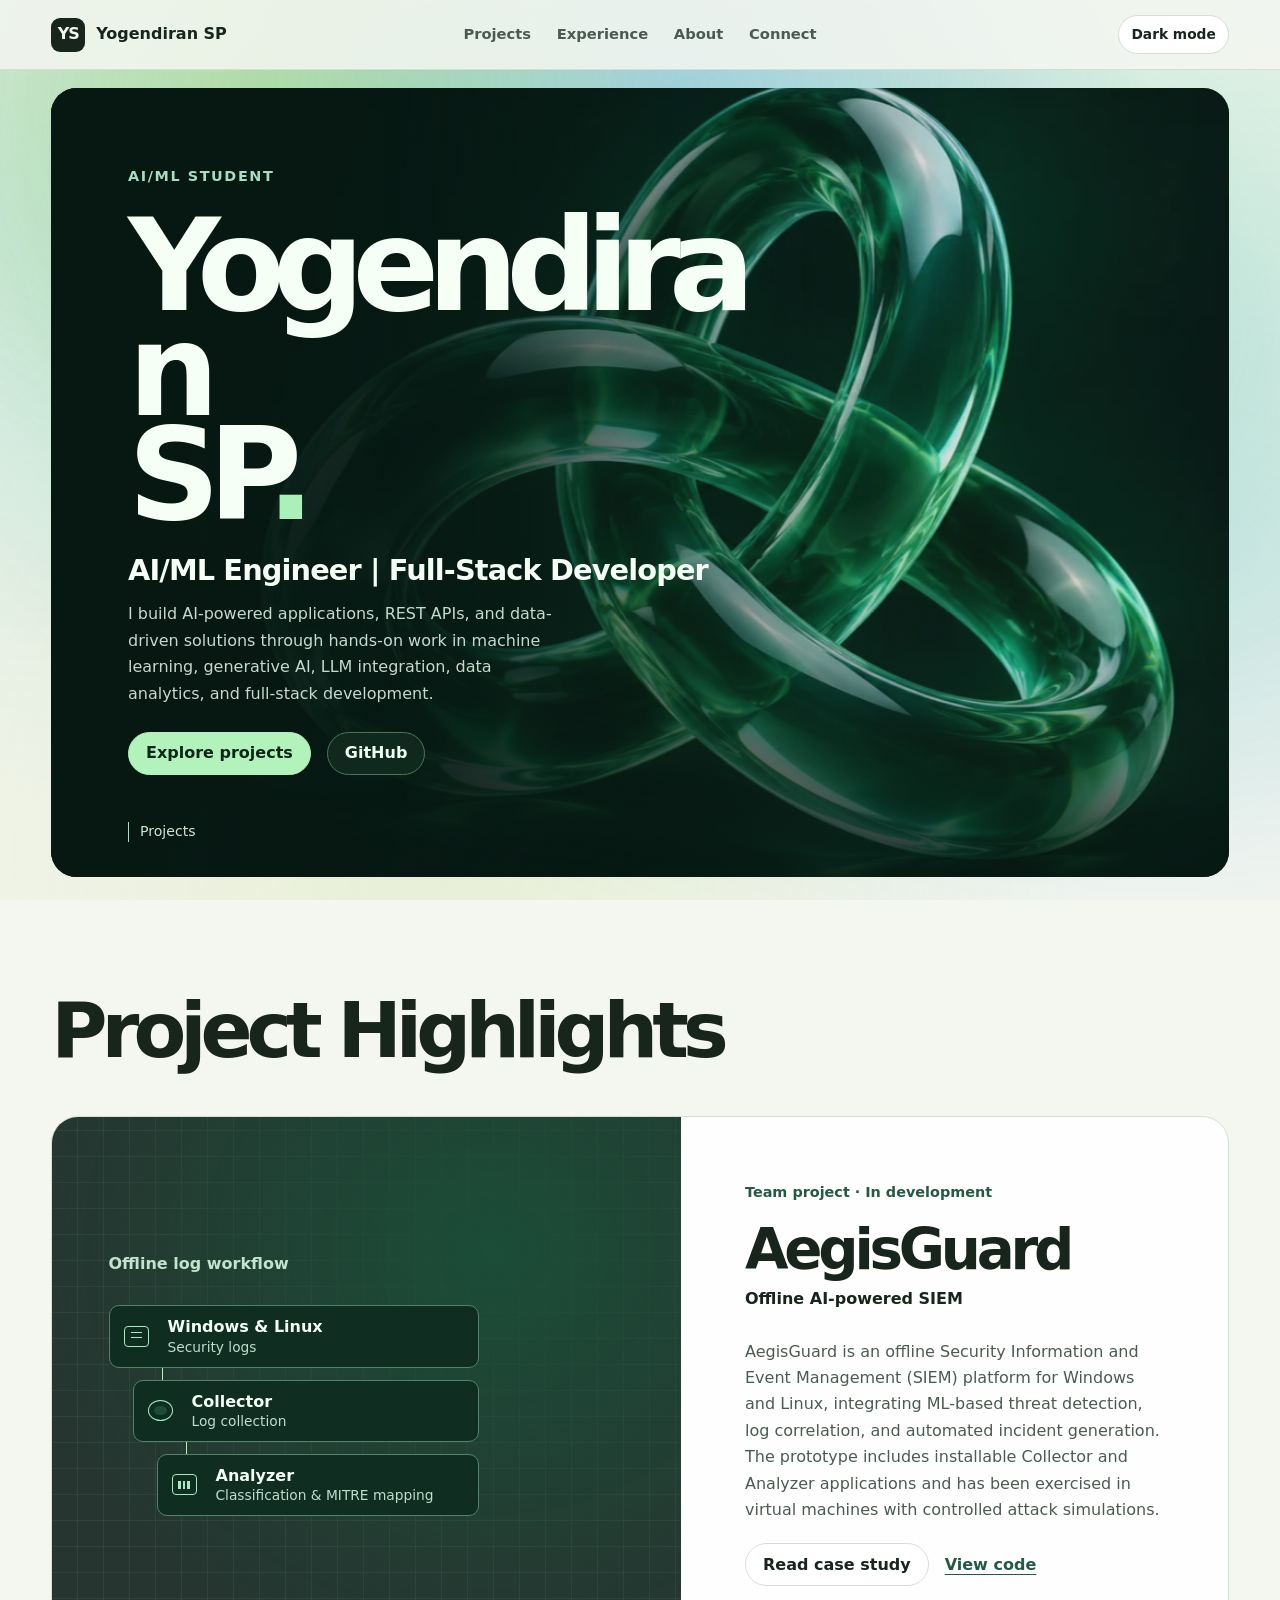
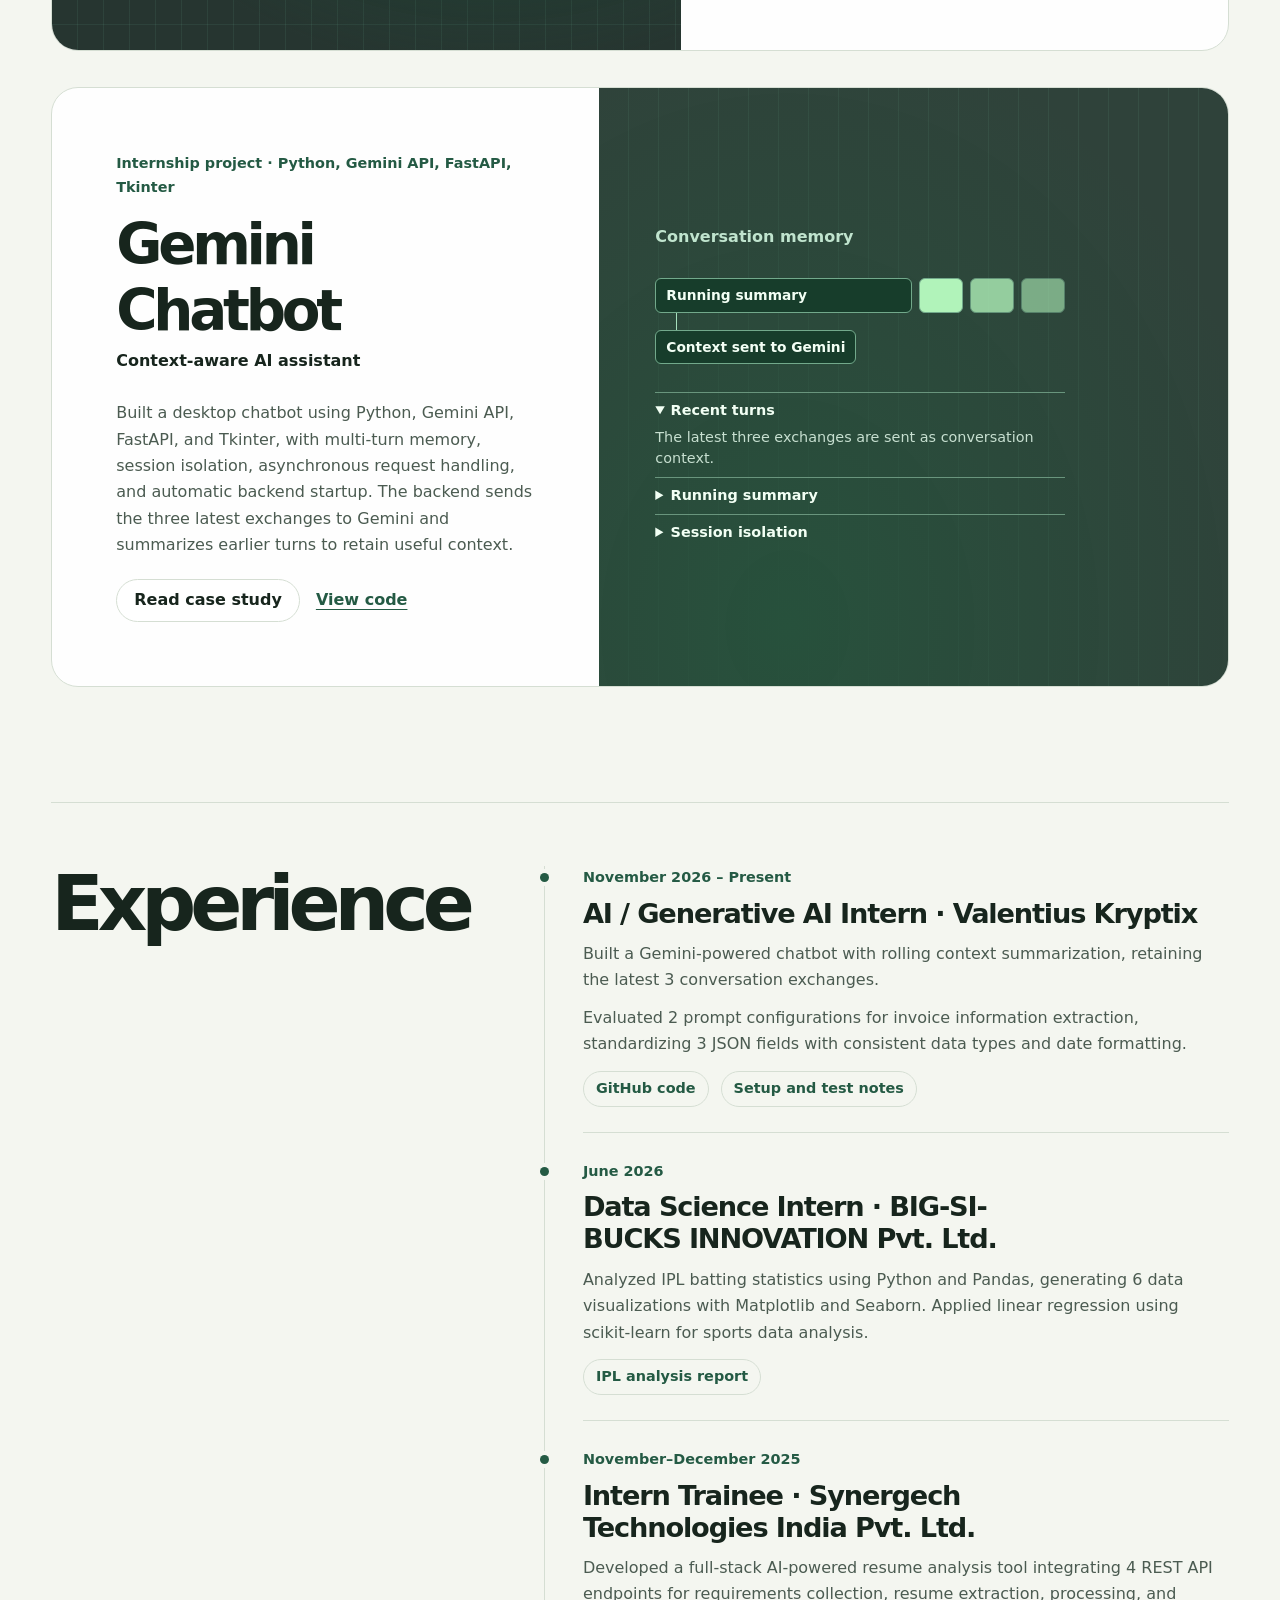
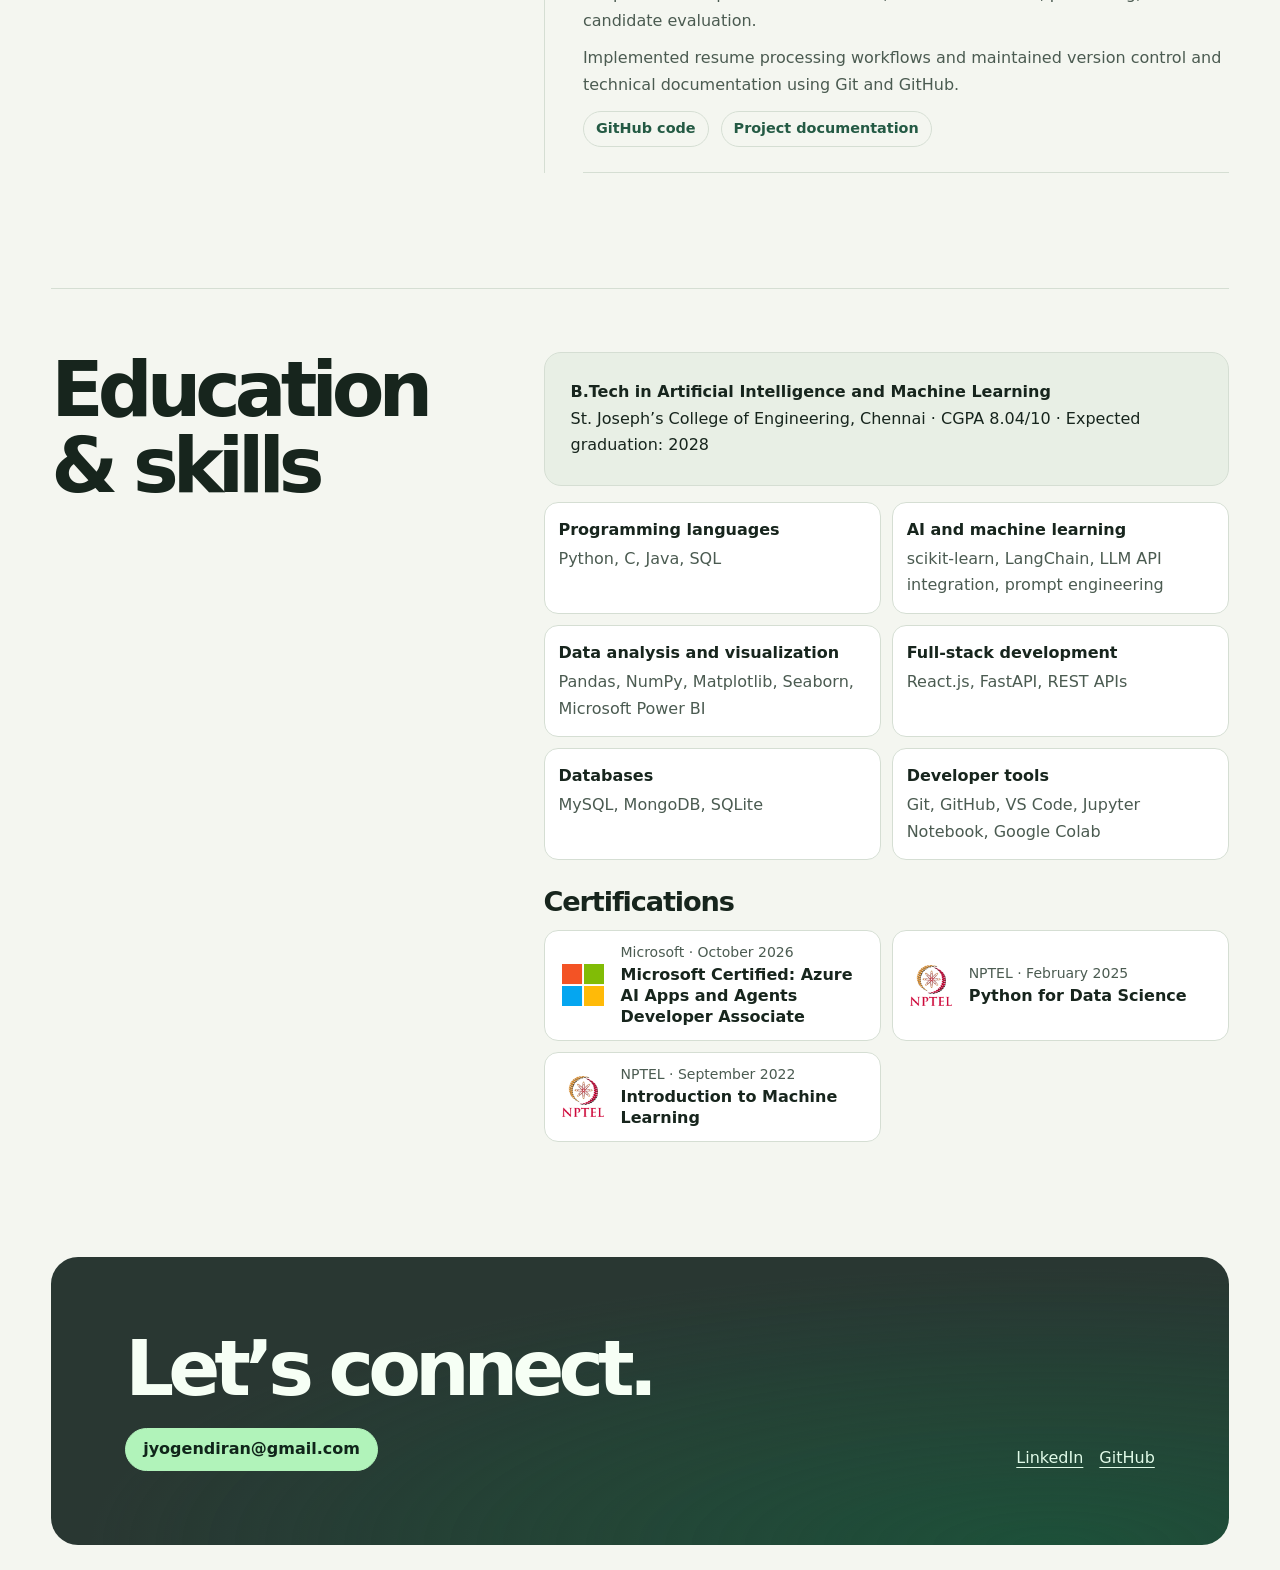
==== commit 51fa4d24: "Simplify portfolio hero label to AI/ML Student" ====
--- a/index.html
+++ b/index.html
@@ -35,7 +35,7 @@
   <section id="intro" class="hero" aria-labelledby="hero-title">
     <div class="art" aria-hidden="true"></div>
     <div class="hero-content">
-      <p class="eyebrow">Third-year AI &amp; ML undergraduate</p>
+      <p class="eyebrow">AI/ML Student</p>
       <h1 id="hero-title">Yogendiran<br>SP<span>.</span>
 </h1>
       <p class="role">AI/ML Engineer | Full-Stack Developer</p>
